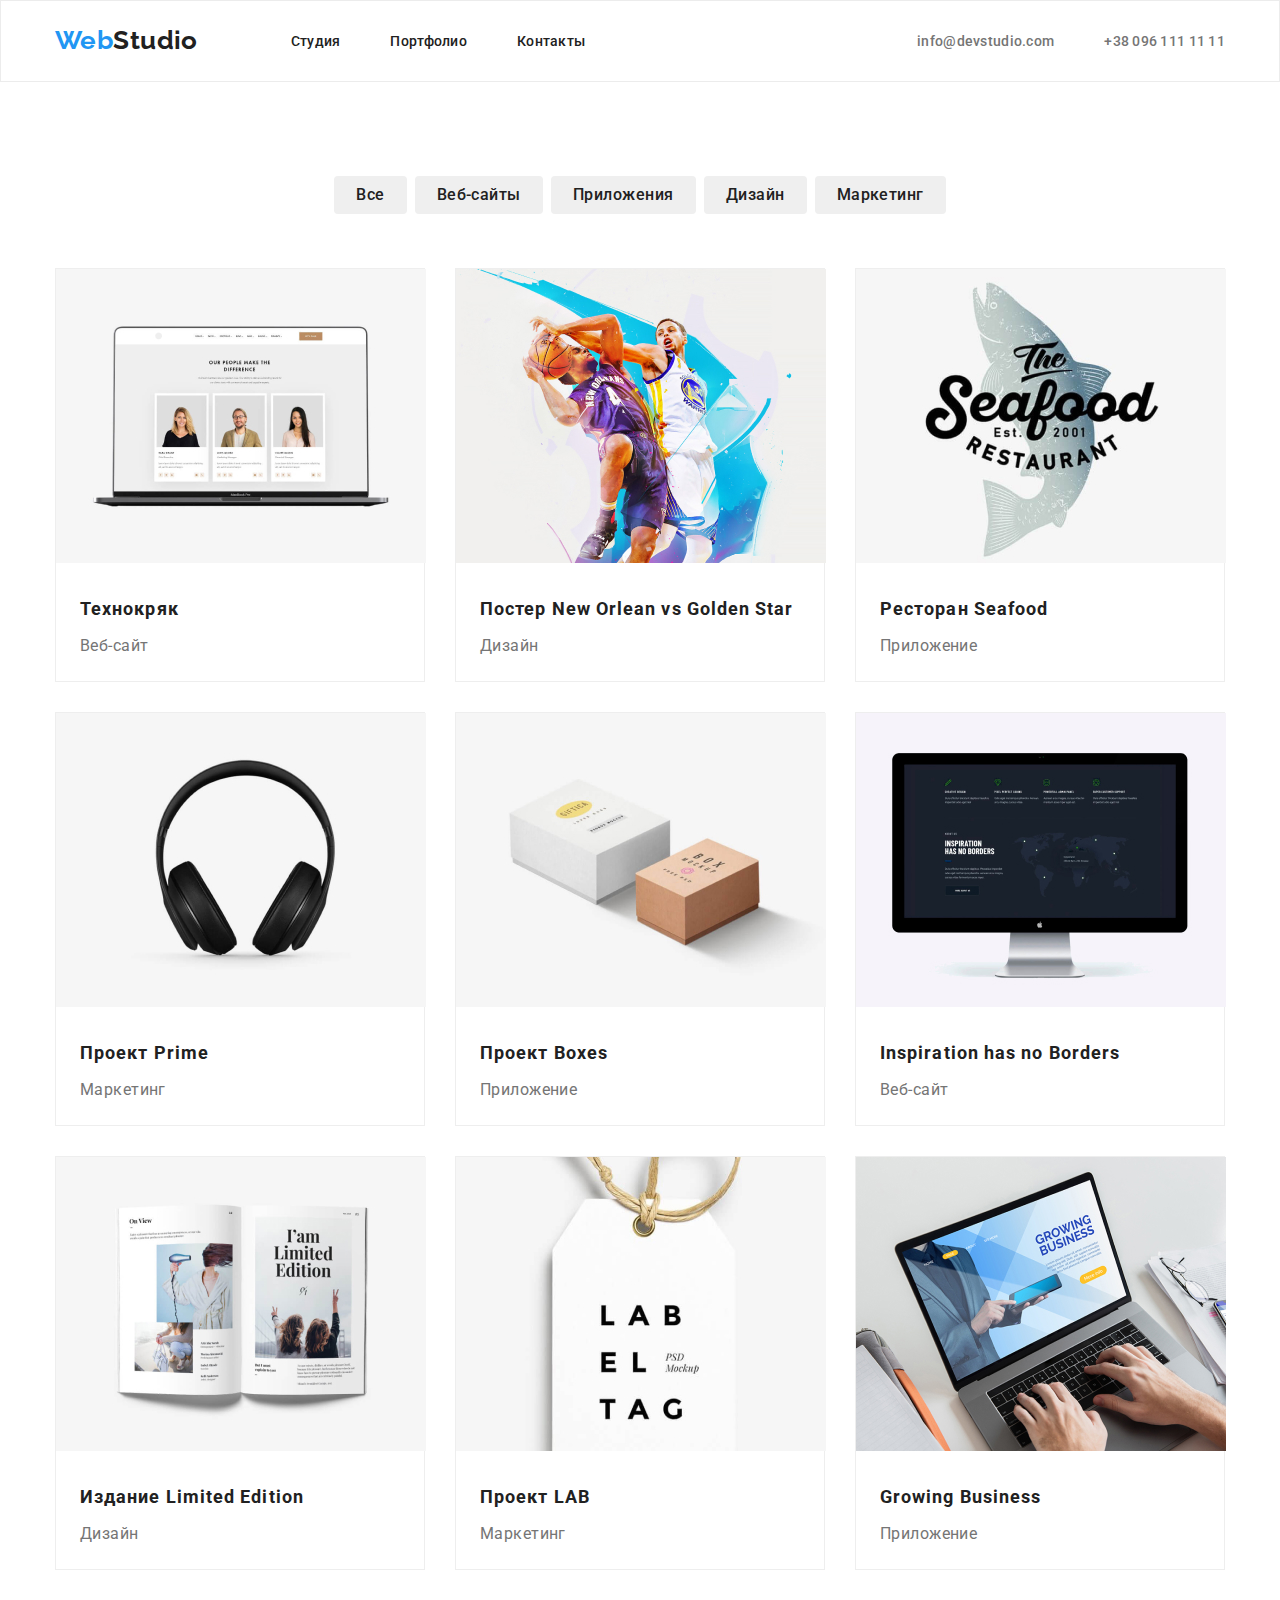
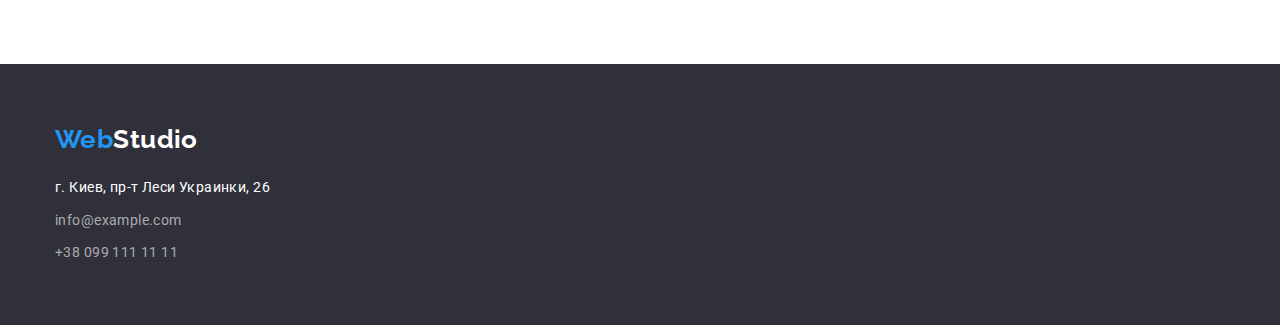
==== portfolio.html @ 68b2ea24 "1" ====
<!DOCTYPE html>
<html lang="ru">
  <head>
    <meta charset="UTF-8" />
    <meta name="viewport" content="width=device-width, initial-scale=1.0" />
    <title>Портфолио</title>
    <link
      href="https://fonts.googleapis.com/css2?family=Roboto:wght@400;500;700;900&display=swap"
      rel="stylesheet"
    />
    <link
      href="https://fonts.googleapis.com/css2?family=Raleway:wght@700&display=swap"
      rel="stylesheet"
    />
    <link
      href="https://cdnjs.cloudflare.com/ajax/libs/modern-normalize/1.0.0/modern-normalize.min.css"
      rel="stylesheet"
    />

    <link rel="stylesheet" href="./CSS/styles.css" />
  </head>

  <body>
    <header class="header">
      <div class="container header-conteiner">
        <nav class="navigation">
          <p>
            <a href="index.html" class="link logo"
              >Web<span class="logo-studio">Studio</span></a
            >
          </p>
          <ul class="list menu">
            <li class="menu-item menu-link">
              <a href="./index.html" class="link">Студия</a>
            </li>
            <li class="menu-item menu-link">
              <a href="./portfolio.html" class="link">Портфолио</a>
            </li>
            <li class="menu-item menu-link">
              <a href="" class="link">Контакты</a>
            </li>
          </ul>
        </nav>

        <a href="mailto:info@devstudio.com" class="link contacts cnt"
          >info@devstudio.com</a
        >
        <a href="tel:+380961111111" class="link contacts">+38 096 111 11 11</a>
      </div>
    </header>
    <main>
      <section>
        <div class="container portfolio-container">
          <ul class="list portfolio-index">
            <li class="btn-li">
              <button class="btn-portfolio" type="button">Все</button>
            </li>
            <li class="btn-li">
              <button class="btn-portfolio" type="button">Веб-сайты</button>
            </li>
            <li class="btn-li">
              <button class="btn-portfolio" type="button">Приложения</button>
            </li>
            <li class="btn-li">
              <button class="btn-portfolio" type="button">Дизайн</button>
            </li>
            <li class="btn-li">
              <button class="btn-portfolio" type="button">Маркетинг</button>
            </li>
          </ul>
          <ul class="list samples">
            <li class="samples-items">
              <img src="./images/portfolio/1.jpg" alt="Технокряк" />
              <div class="sample-small-container">
                <h1 class="all-title">Технокряк</h1>
                <p class="all-title-description">Веб-сайт</p>
              </div>
            </li>
            <li class="samples-items">
              <img
                src="./images/portfolio/2.jpg"
                alt="Постер New Orlean vs
              Golden Star"
              />
              <div class="sample-small-container">
                <h1 class="all-title">
                  Постер <lang en>New Orlean vs Golden Star</lang>
                </h1>
                <p class="all-title-description">Дизайн</p>
              </div>
            </li>
            <li class="samples-items">
              <img src="./images/portfolio/3.jpg" alt="Ресторан Seafood" />
              <div class="sample-small-container">
                <h1 class="all-title">Ресторан <lang en>Seafood</lang></h1>
                <p class="all-title-description">Приложение</p>
              </div>
            </li>
            <li class="samples-items">
              <img src="./images/portfolio/4.jpg" alt="Проект Prime" />
              <div class="sample-small-container">
                <h1 class="all-title">Проект <lang en>Prime</lang></h1>
                <p class="all-title-description">Маркетинг</p>
              </div>
            </li>
            <li class="samples-items">
              <img src="./images/portfolio/5.jpg" alt="Проект Boxes" />
              <div class="sample-small-container">
                <h1 class="all-title">Проект <lang en>Boxes</lang></h1>
                <p class="all-title-description">Приложение</p>
              </div>
            </li>
            <li class="samples-items">
              <img
                src="./images/portfolio/6.jpg"
                alt="Inspiration has no Borders"
              />
              <div class="sample-small-container">
                <h1 class="all-title">
                  <lang en>Inspiration has no Borders</lang>
                </h1>
                <p class="all-title-description">Веб-сайт</p>
              </div>
            </li>
            <li class="samples-items">
              <img
                src="./images/portfolio/7.jpg"
                alt="Издание Limited Edition"
              />
              <div class="sample-small-container">
                <h1 class="all-title">
                  Издание <lang en>Limited Edition</lang>
                </h1>
                <p class="all-title-description">Дизайн</p>
              </div>
            </li>
            <li class="samples-items">
              <img src="./images/portfolio/9.jpg" alt="Проект LAB" />
              <div class="sample-small-container">
                <h1 class="all-title">Проект <lang en>LAB</lang></h1>
                <p class="all-title-description">Маркетинг</p>
              </div>
            </li>
            <li class="samples-items">
              <img src="./images/portfolio/8.jpg" alt="Growing Business" />
              <div class="sample-small-container">
                <h1 class="all-title"><lang en>Growing Business</lang></h1>
                <p class="all-title-description">Приложение</p>
              </div>
            </li>
          </ul>
        </div>
      </section>
    </main>
    <footer class="dark-bg footer">
      <div class="container foot-container">
        <a href="index.html" class="link logo"
          >Web<span class="logo-portfolio">Studio</span></a
        >
        <address>
          <ul class="list foot-address-block">
            <li class="address">
              <a
                href="https://goo.gl/maps/m2TophCUb2dNiUJZ7"
                target="_blank"
                rel="noopener noreferer"
                class="link"
                >г. Киев, пр-т Леси Украинки, 26</a
              >
            </li>
            <li class="mail-tele-address">
              <a href="mailto:info@example.com" class="link"
                >info@example.com</a
              >
            </li>
            <li class="mail-tele-address">
              <a href="tel:+380991111111" class="link">+38 099 111 11 11</a>
            </li>
          </ul>
        </address>
      </div>
    </footer>
  </body>
</html>
---- CSS/styles.css ----
html {
  box-sizing: border-box;
}
*,
*::before,
*::after {
  box-sizing: border-box;
}

body {
  font-family: "Roboto", sans-serif;
  font-size: 14px;
  line-height: 1.714;
  letter-spacing: 0.03em;
  color: var(--main-text-cl);
}

h1,
h2,
h3,
h4 {
  margin-top: 0;
}

img {
  margin: 0;
}

p {
  margin: 0;
}
:root {
  --main-text-cl: #757575;
  --accent-cl: #2196f3;
  --title-cl: #212121;
  --white: #ffffff;
  --gray-bg: #2f303a;
  --rgba: rgba(255, 255, 255, 0.6);
  --cteam-bg: #e5e5e5;
}
.container {
  width: 1200px;
  padding-left: 15px;
  padding-right: 15px;
  margin-right: auto;
  margin-left: auto;
}

.header {
  border: 1px solid rgba(236, 236, 236, 1);
}

.header-conteiner {
  display: flex;
  justify-content: flex-end;
  align-items: center;
}

.navigation {
  display: flex;
  align-items: center;
  margin-right: auto;
}
.menu {
  display: inline-flex;
}

.menu-item:not(:last-child) {
  margin-right: 50px;
}
.header .cnt {
  margin-right: 50px;
}

.menu-link {
  font-weight: 500;
  font-size: 14px;
  line-height: 1.143;
  letter-spacing: 0.02em;
  color: #212121;
}
.list {
  display: flex;
  list-style: none;
  margin: 0;
  padding: 0;
}
:root {
  --main-text-cl: #757575;
  --accent-cl: #2196f3;
  --title-cl: #212121;
  --white: #ffffff;
  --gray-bg: #2f303a;
  --rgba: rgba(255, 255, 255, 0.6);
}

.link {
  text-decoration: none;
  color: inherit;
}
.link:hover,
.link:focus {
  color: var(--accent-cl);
}

.about {
  margin-top: 94px;
  padding-bottom: 94px;
}

.about-itens {
  display: flex;
  margin-top: 50px;
}
.about-itens > .about-img:not(:last-child) {
  margin-right: 30px;
}
.section-title {
  font-weight: 700;
  font-size: 36px;
  line-height: 1.167;
  text-align: center;
  color: var(--title-cl);
}

.section-minor-title {
  margin-bottom: 10px;
  font-weight: 700;
  font-size: 14px;
  line-height: 1.143;
  color: var(--title-cl);
  text-transform: uppercase;
}
.hero {
  padding-top: 200px;
  padding-bottom: 200px;
}

.page-title {
  padding-left: 237px;
  padding-right: 237px;
  font-weight: 900;
  font-size: 44px;
  line-height: 1.36;
  letter-spacing: 0.06em;
  text-transform: uppercase;
  color: #ffffff;
  text-align: center;
}

.btn {
  box-shadow: 0px 4px 4px rgba(0, 0, 0, 0.15);
  border-radius: 4px;
  padding: 10px 32px;
  margin-right: auto;
  margin-left: auto;
  margin-top: 30px;
  font-family: inherit;
  font-weight: 700;
  font-size: 16px;
  line-height: 1.87;
  display: flex;
  align-items: center;
  text-align: center;
  letter-spacing: 0.06em;
  background-color: var(--accent-cl);
  color: #ffffff;
}
.skills {
  margin-top: 94px;
}
.skills-item {
  display: flex;
  flex-direction: column;
  width: 270px;
}
.skills-container:not(:last-child) {
  margin-right: 30px;
}
.menu-link {
  font-weight: 500;
  font-size: 14px;
  line-height: 1.143;
  letter-spacing: 0.02em;
  color: #212121;
}
address {
  font-style: normal;
}

.main-text {
  margin-top: 0%;
  font-size: 14px;
  line-height: 1.71;
  color: var(--main-text-cl);
}
.team-bg {
  background-color: var(--cteam-bg);
}

.team {
  padding-top: 94px;
  padding-bottom: 94px;
}
.team-container {
  background: #ffffff;
  box-shadow: 0px 1px 3px rgba(0, 0, 0, 0.12), 0px 1px 1px rgba(0, 0, 0, 0.14),
    0px 2px 1px rgba(0, 0, 0, 0.2);
  border-radius: 0px 0px 4px 4px;
}
.team-container:not(:last-child) {
  margin-right: 30px;
}
.team-block {
  margin-top: 50px;
}

.role-description {
  margin-top: 10px;
  margin-bottom: 30px;
  font-size: 16px;
  text-align: center;

  line-height: 1.87;
  color: var(--main-text-cl);
}
.dark-bg {
  background-color: var(--gray-bg);
}

.logo {
  font-family: "Raleway", sans-serif;
  font-style: normal;
  font-weight: bold;
  font-size: 26px;
  line-height: 1.192;
  color: #2196f3;
}
.header .logo {
  display: block;
  margin-right: 93px;
  padding-top: 24px;
  padding-bottom: 25px;
}

.logo-studio {
  color: #212121;
}

.logo-portfolio {
  color: #ffffff;
}

.team-name {
  margin-top: 30px;
  margin-bottom: 0px;
  font-weight: 500;
  font-size: 16px;
  line-height: 1.187;
  letter-spacing: 0.03em;
  color: var(--title-cl);
}

.footer {
  font-size: 14px;
  line-height: 1.71;
  letter-spacing: 0.03em;
  color: #ffffff;
}

.foot-container {
  padding-top: 60px;
  padding-bottom: 60px;
}

.foot-address-block {
  display: flex;
  flex-direction: column;
  margin-top: 20px;
}

.all-title {
  margin-bottom: 0px;
  font-size: 18px;
  line-height: 2;
  letter-spacing: 0.06em;
  color: var(--title-cl);
}
.all-title-description {
  margin-top: 4px;
  font-size: 16px;
  line-height: 1.87;
  color: var(--main-text-cl);
}

.portfolio-index {
  display: flex;
  justify-content: center;
  padding-bottom: 20px;
}

.portfolio-container {
  margin-top: 94px;
  margin-bottom: 94px;
}
.btn-li:not(:last-child) {
  margin-right: 8px;
}

.btn-portfolio {
  font-family: inherit;
  padding: 6px 22px;
  font-weight: 500;
  font-size: 16px;
  line-height: 1.62;
  text-align: center;
  letter-spacing: 0.03em;
  height: 38px;
  color: var(--title-cl);
  border-radius: 4px;
  border: none;
}

.btn-portfolio:hover {
  color: var(--white);
  background-color: var(--accent-cl);
}

.samples {
  display: flex;
  flex-wrap: wrap;
  margin-top: 34px;
}

.samples-items {
  width: 370px;
  margin-right: 30px;
  margin-bottom: 30px;
  border: 1px solid #eeeeee;
}

.samples-items:nth-child(3n) {
  margin-right: 0px;
}
.samples-items:nth-last-child(-n + 3) {
  margin-bottom: 0px;
}

.sample-small-container {
  margin: 20px 24px;
}
.contacts {
  font-style: normal;
  font-weight: 500;
  font-size: 14px;
  line-height: 1.143;
  letter-spacing: 0.02em;
}

.mail-tele-address {
  color: var(--rgba);
  margin-top: 9px;
}
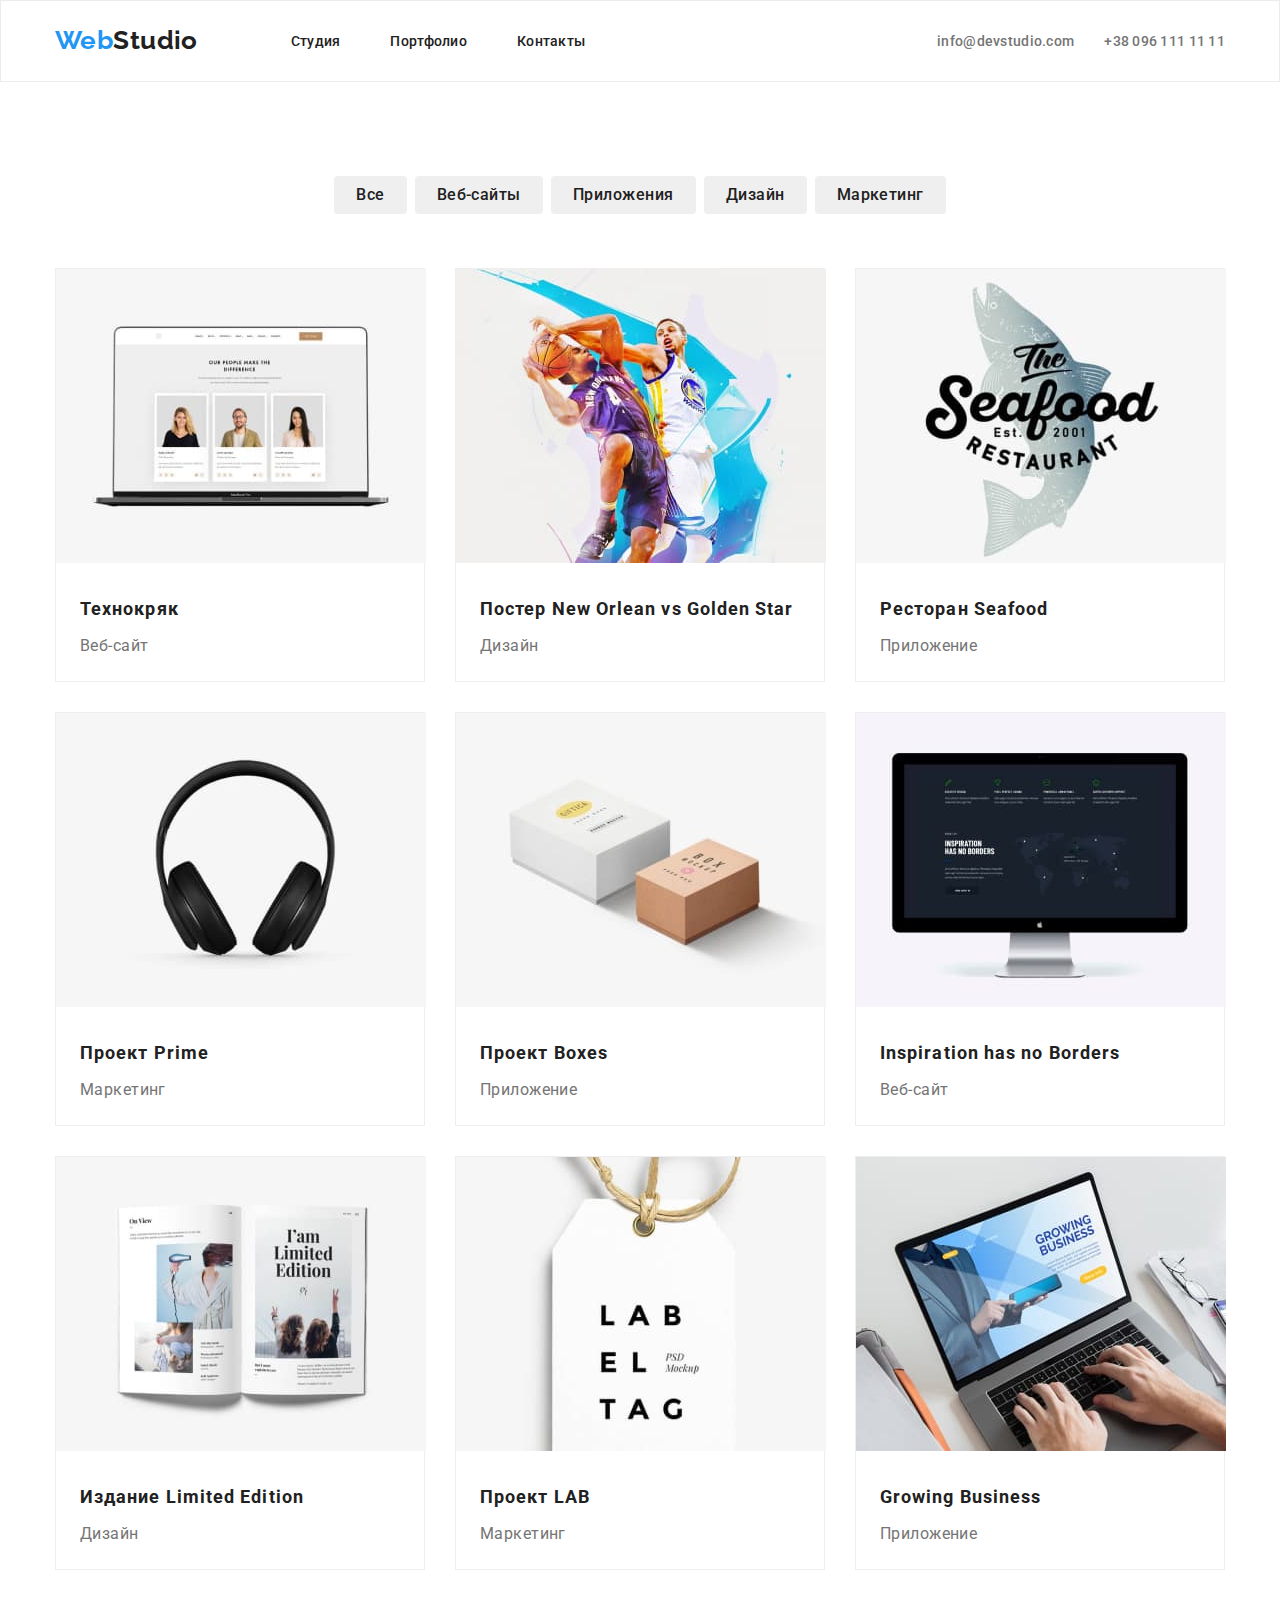
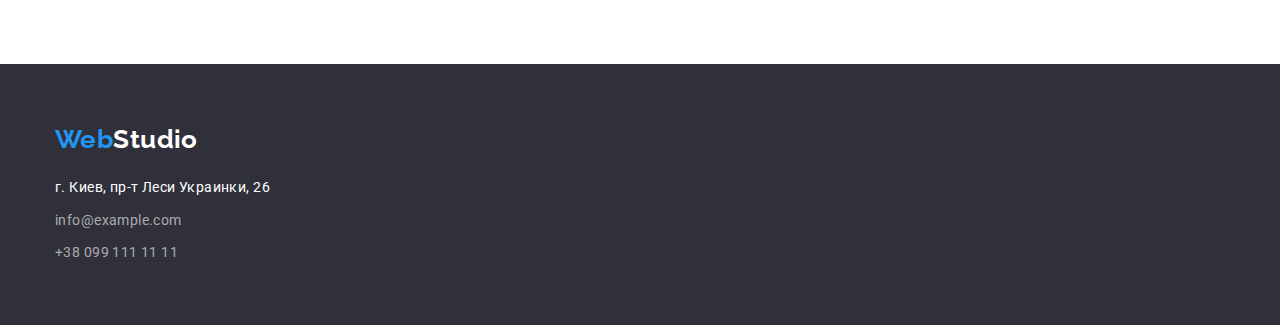
==== commit 43fb0b2a: "1 step" ====
--- a/portfolio.html
+++ b/portfolio.html
@@ -41,11 +41,18 @@
             </li>
           </ul>
         </nav>
-
-        <a href="mailto:info@devstudio.com" class="link contacts cnt"
-          >info@devstudio.com</a
-        >
-        <a href="tel:+380961111111" class="link contacts">+38 096 111 11 11</a>
+        <ul class="list contact-list">
+          <li class="contact-item">
+            <a href="mailto:info@devstudio.com" class="link contacts"
+              >info@devstudio.com</a
+            >
+          </li>
+          <li class="contact-item">
+            <a href="tel:+380961111111" class="link contacts"
+              >+38 096 111 11 11</a
+            >
+          </li>
+        </ul>
       </div>
     </header>
     <main>
--- a/CSS/styles.css
+++ b/CSS/styles.css
@@ -66,9 +66,6 @@
 }
 
 .menu-item:not(:last-child) {
-  margin-right: 50px;
-}
-.header .cnt {
   margin-right: 50px;
 }
 
@@ -350,14 +347,46 @@
   margin: 20px 24px;
 }
 .contacts {
+  display: flex;
+  align-items: center;
   font-style: normal;
   font-weight: 500;
   font-size: 14px;
   line-height: 1.143;
   letter-spacing: 0.02em;
+}
+
+.contact-item:not(:last-child) {
+  margin-right: 30px;
+}
+.cnt-item-svg-mail {
+  height: 12px;
+  width: 16px;
+  margin-right: 10px;
+  color: var(--main-text-cl);
+}
+.cnt-item-svg-tel {
+  height: 16px;
+  width: 10px;
+  margin-right: 10px;
+  color: var(--main-text-cl);
+}
+
+.contact-item {
+  align-items: center;
 }
 
 .mail-tele-address {
   color: var(--rgba);
   margin-top: 9px;
 }
+
+.contacts:hover .cnt-item-svg-mail,
+.contacts:focus .cnt-item-svg-mail {
+  fill: var(--accent-cl);
+}
+
+.contacts:hover .cnt-item-svg-tel,
+.contacts:focus .cnt-item-svg-tel {
+  fill: var(--accent-cl);
+}
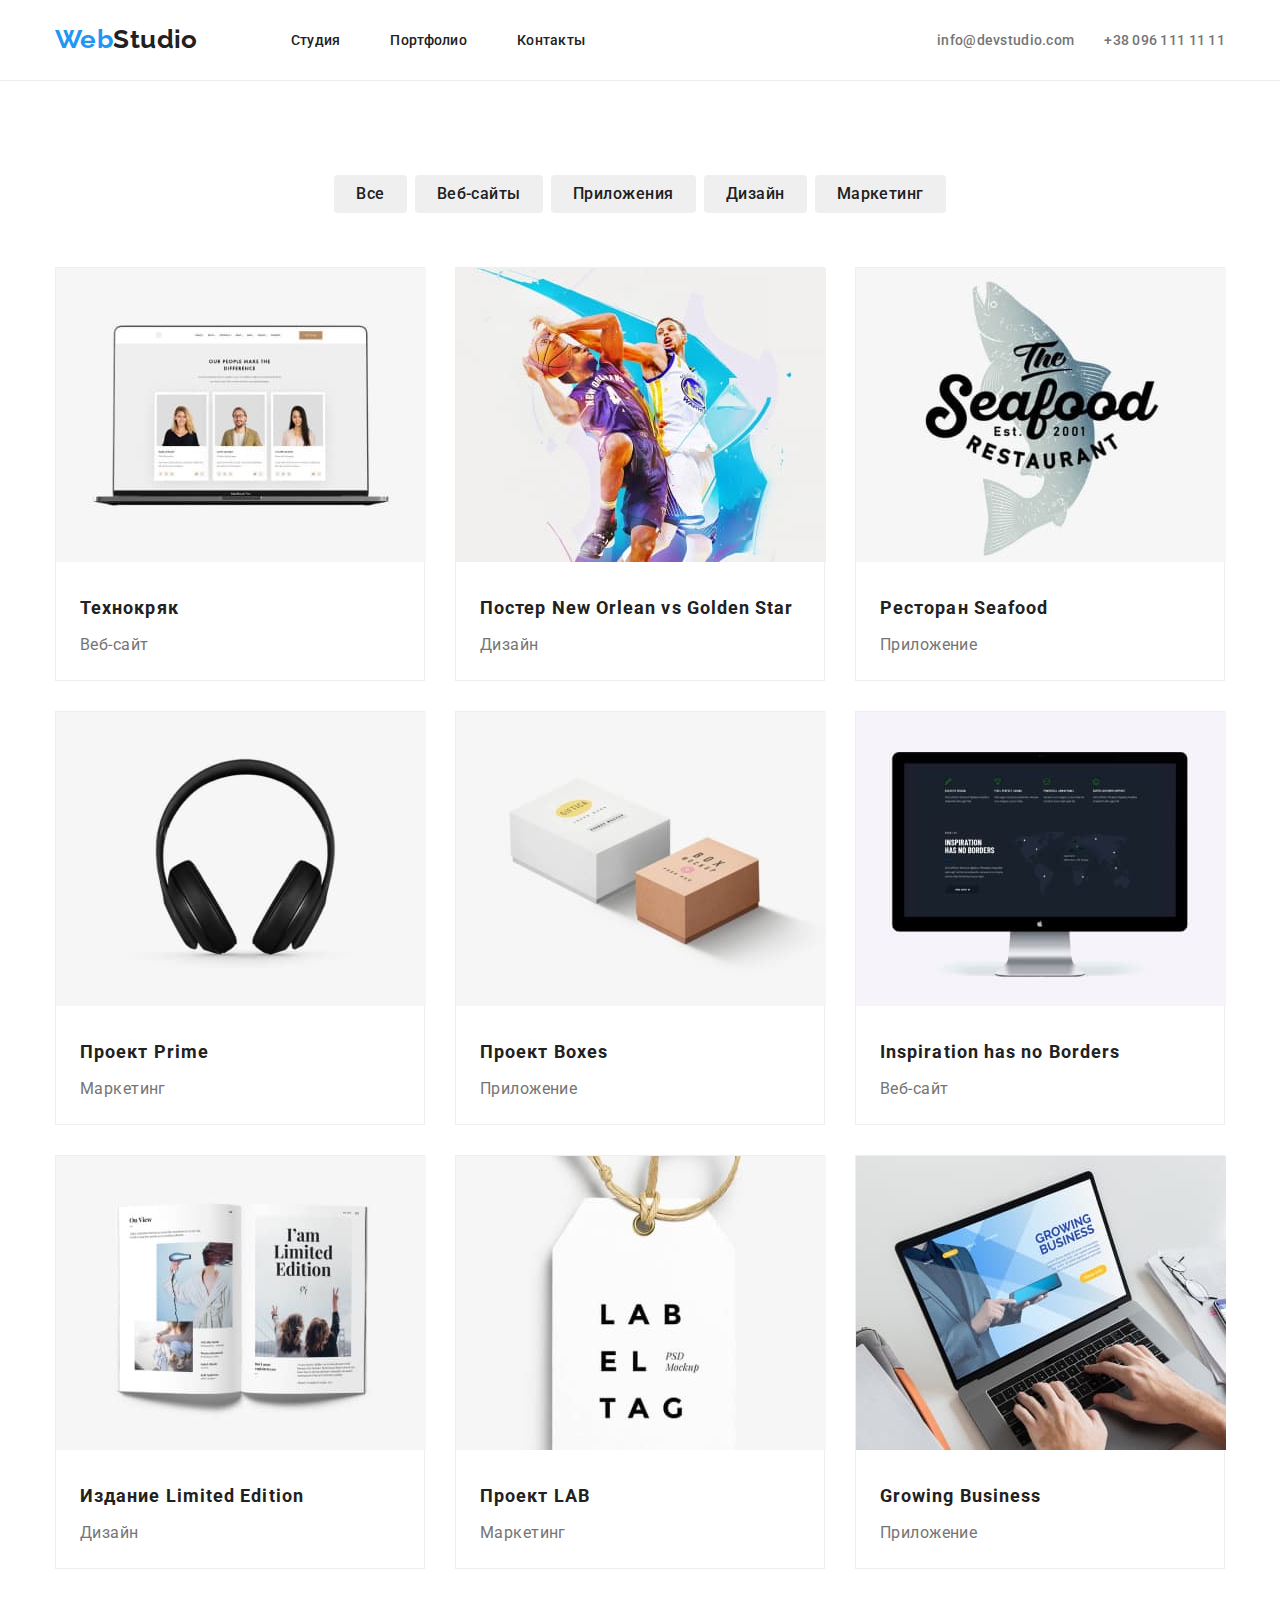
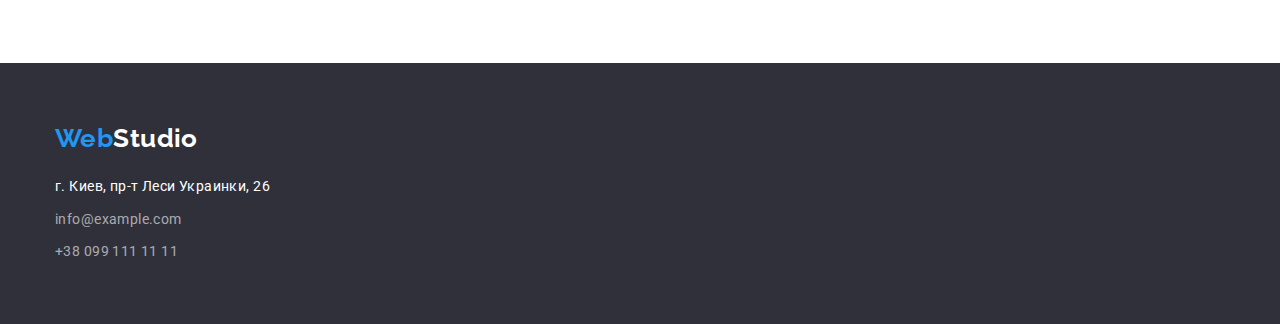
==== commit e1b283f5: "errors HW" ====
--- a/portfolio.html
+++ b/portfolio.html
@@ -56,8 +56,8 @@
       </div>
     </header>
     <main>
-      <section>
-        <div class="container portfolio-container">
+      <section class="portfolio-container">
+        <div class="container">
           <ul class="list portfolio-index">
             <li class="btn-li">
               <button class="btn-portfolio" type="button">Все</button>
@@ -159,8 +159,8 @@
         </div>
       </section>
     </main>
-    <footer class="dark-bg footer">
-      <div class="container foot-container">
+    <footer class="footer">
+      <div class="container">
         <a href="index.html" class="link logo"
           >Web<span class="logo-portfolio">Studio</span></a
         >
--- a/CSS/styles.css
+++ b/CSS/styles.css
@@ -47,7 +47,7 @@
 }
 
 .header {
-  border: 1px solid rgba(236, 236, 236, 1);
+  border-bottom: 1px solid rgba(236, 236, 236, 1);
 }
 
 .header-conteiner {
@@ -101,7 +101,6 @@
 }
 
 .about {
-  margin-top: 94px;
   padding-bottom: 94px;
 }
 
@@ -131,6 +130,7 @@
 .hero {
   padding-top: 200px;
   padding-bottom: 200px;
+  background-color: var(--gray-bg);
 }
 
 .page-title {
@@ -164,7 +164,8 @@
   color: #ffffff;
 }
 .skills {
-  margin-top: 94px;
+  padding-top: 94px;
+  padding-bottom: 94px;
 }
 .skills-item {
   display: flex;
@@ -191,13 +192,11 @@
   line-height: 1.71;
   color: var(--main-text-cl);
 }
-.team-bg {
-  background-color: var(--cteam-bg);
-}
 
 .team {
   padding-top: 94px;
   padding-bottom: 94px;
+  background-color: var(--cteam-bg);
 }
 .team-container {
   background: #ffffff;
@@ -220,9 +219,6 @@
 
   line-height: 1.87;
   color: var(--main-text-cl);
-}
-.dark-bg {
-  background-color: var(--gray-bg);
 }
 
 .logo {
@@ -259,15 +255,13 @@
 }
 
 .footer {
+  padding-top: 60px;
+  padding-bottom: 60px;
   font-size: 14px;
   line-height: 1.71;
   letter-spacing: 0.03em;
   color: #ffffff;
-}
-
-.foot-container {
-  padding-top: 60px;
-  padding-bottom: 60px;
+  background-color: var(--gray-bg);
 }
 
 .foot-address-block {
@@ -297,8 +291,8 @@
 }
 
 .portfolio-container {
-  margin-top: 94px;
-  margin-bottom: 94px;
+  padding-top: 94px;
+  padding-bottom: 94px;
 }
 .btn-li:not(:last-child) {
   margin-right: 8px;
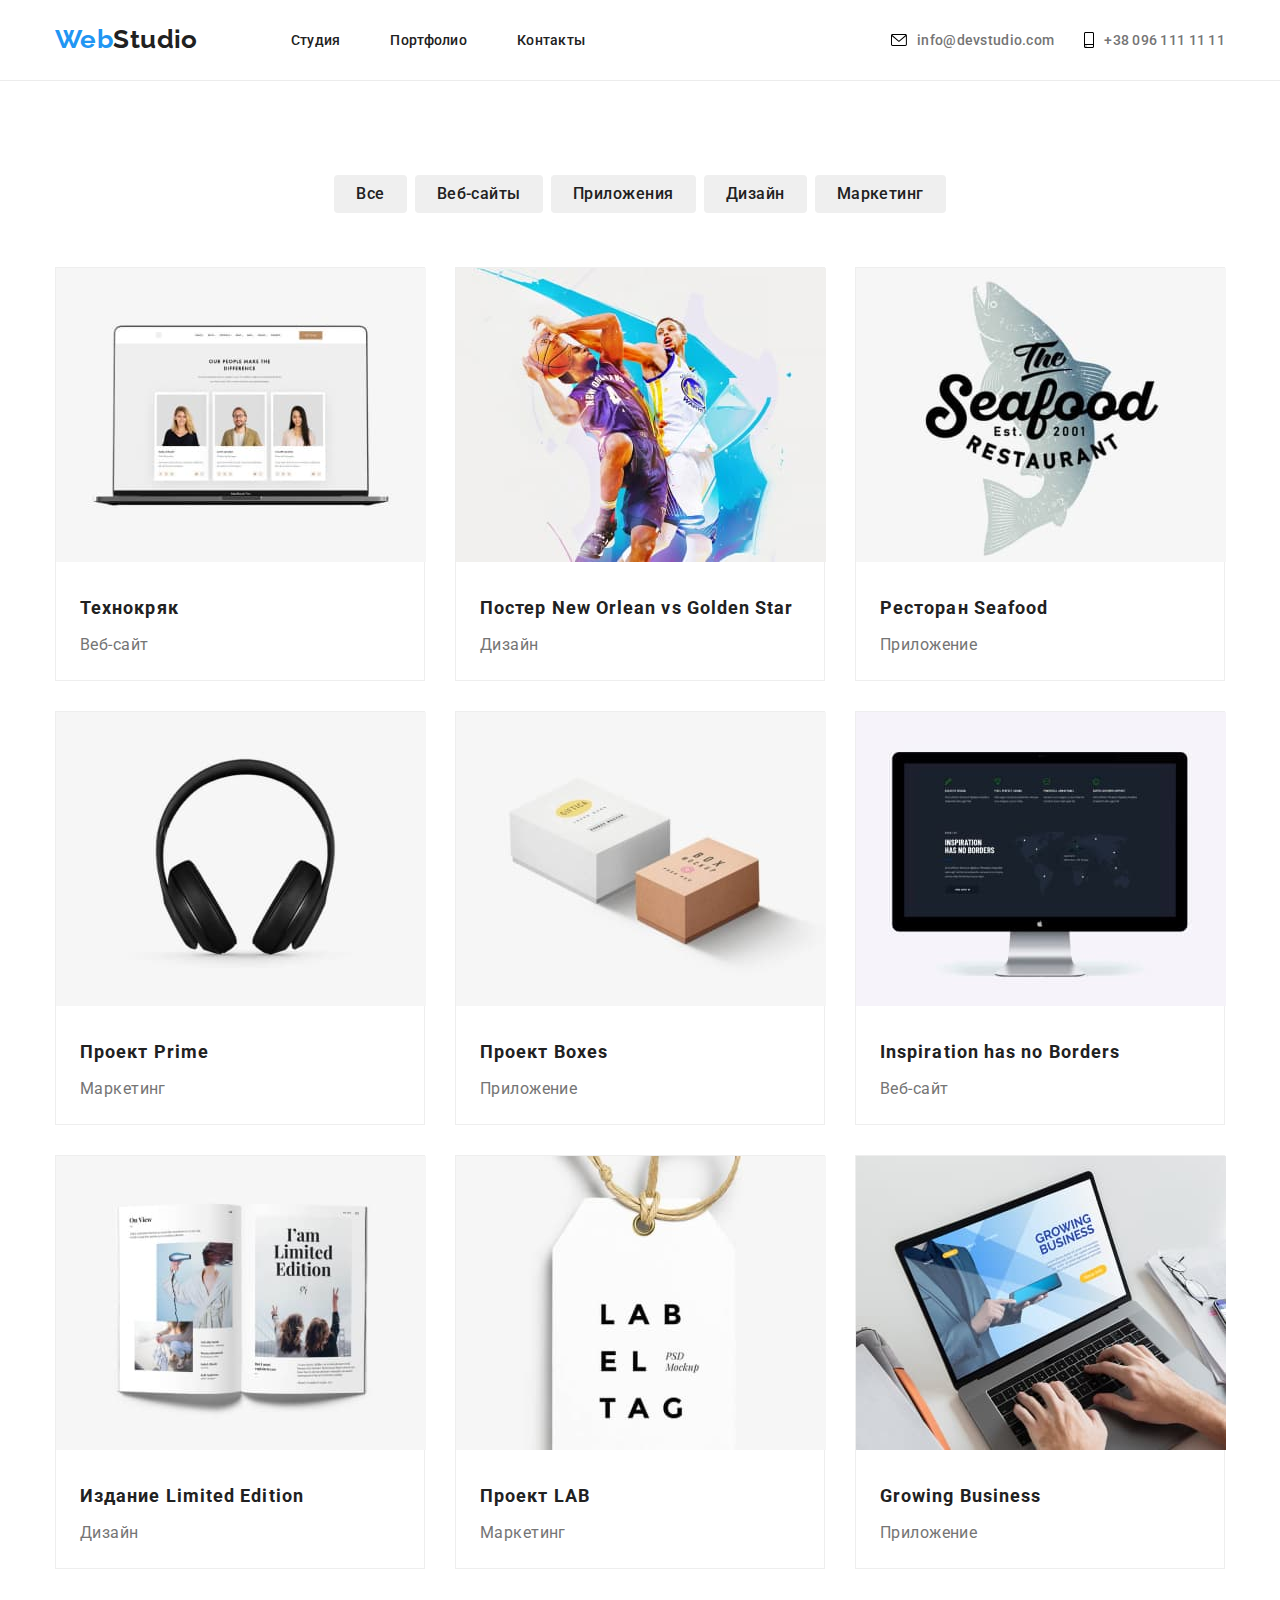
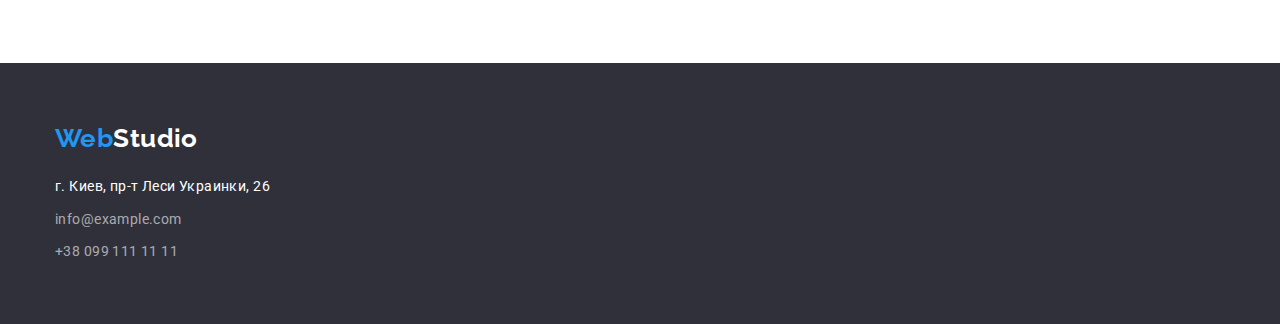
==== commit a8ba0dcd: "1" ====
--- a/portfolio.html
+++ b/portfolio.html
@@ -41,16 +41,23 @@
             </li>
           </ul>
         </nav>
+
         <ul class="list contact-list">
           <li class="contact-item">
-            <a href="mailto:info@devstudio.com" class="link contacts"
-              >info@devstudio.com</a
+            <a href="mailto:info@devstudio.com" class="link contacts">
+              <svg class="cnt-item-svg-mail">
+                <use href="./images/icons/sprite.svg#envelope"></use>
+              </svg>
+              info@devstudio.com</a
             >
           </li>
           <li class="contact-item">
-            <a href="tel:+380961111111" class="link contacts"
-              >+38 096 111 11 11</a
-            >
+            <a href="tel:+380961111111" class="link contacts">
+              <svg class="cnt-item-svg-tel">
+                <use href="./images/icons/sprite.svg#smartphone"></use>
+              </svg>
+              +38 096 111 11 11
+            </a>
           </li>
         </ul>
       </div>
--- a/CSS/styles.css
+++ b/CSS/styles.css
@@ -37,6 +37,7 @@
   --gray-bg: #2f303a;
   --rgba: rgba(255, 255, 255, 0.6);
   --cteam-bg: #e5e5e5;
+  --icons-color: #afb1b8;
 }
 .container {
   width: 1200px;
@@ -89,6 +90,7 @@
   --white: #ffffff;
   --gray-bg: #2f303a;
   --rgba: rgba(255, 255, 255, 0.6);
+  --bg-icons: #f5f4fa;
 }
 
 .link {
@@ -172,9 +174,36 @@
   flex-direction: column;
   width: 270px;
 }
-.skills-container:not(:last-child) {
+.skills-item:not(:last-child) {
   margin-right: 30px;
 }
+
+.skills-item::before {
+  display: block;
+  content: "";
+  height: 120px;
+  margin-bottom: 30px;
+
+  background: var(--bg-icons);
+  background-size: 70px 70px;
+  background-repeat: no-repeat;
+  background-position: center;
+}
+
+.icon-antenna::before {
+  background-image: url(../images/antenna.png);
+}
+
+.icon-clock::before {
+  background-image: url(../images/clock.png);
+}
+.icon-diagram::before {
+  background-image: url(../images/diagram.png);
+}
+.icon-astronaut::before {
+  background-image: url(../images/astronaut.png);
+}
+
 .menu-link {
   font-weight: 500;
   font-size: 14px;
@@ -213,7 +242,6 @@
 
 .role-description {
   margin-top: 10px;
-  margin-bottom: 30px;
   font-size: 16px;
   text-align: center;
 
@@ -312,7 +340,8 @@
   border: none;
 }
 
-.btn-portfolio:hover {
+.btn-portfolio:hover,
+.btn-portfolio:focus {
   color: var(--white);
   background-color: var(--accent-cl);
 }
@@ -340,6 +369,41 @@
 .sample-small-container {
   margin: 20px 24px;
 }
+
+.social-icons {
+  display: flex;
+  justify-content: center;
+  margin-top: 16px;
+  margin-bottom: 30px;
+}
+.social-icons-item {
+  display: flex;
+}
+.social-icons-item:not(:last-child) {
+  margin-right: 10px;
+}
+
+.social-icons-link {
+  display: flex;
+  justify-content: center;
+  align-items: center;
+  width: 44px;
+  height: 44px;
+  background-color: var(--white);
+  border-radius: 50%;
+}
+.social-icons-link:hover .social-icons-svg {
+  fill: var(--white);
+}
+.social-icons-link:hover {
+  background-color: var(--accent-cl);
+}
+
+.social-icons-svg {
+  widht: 20px;
+  height: 20px;
+  fill: var(--icons-color);
+}
 .contacts {
   display: flex;
   align-items: center;
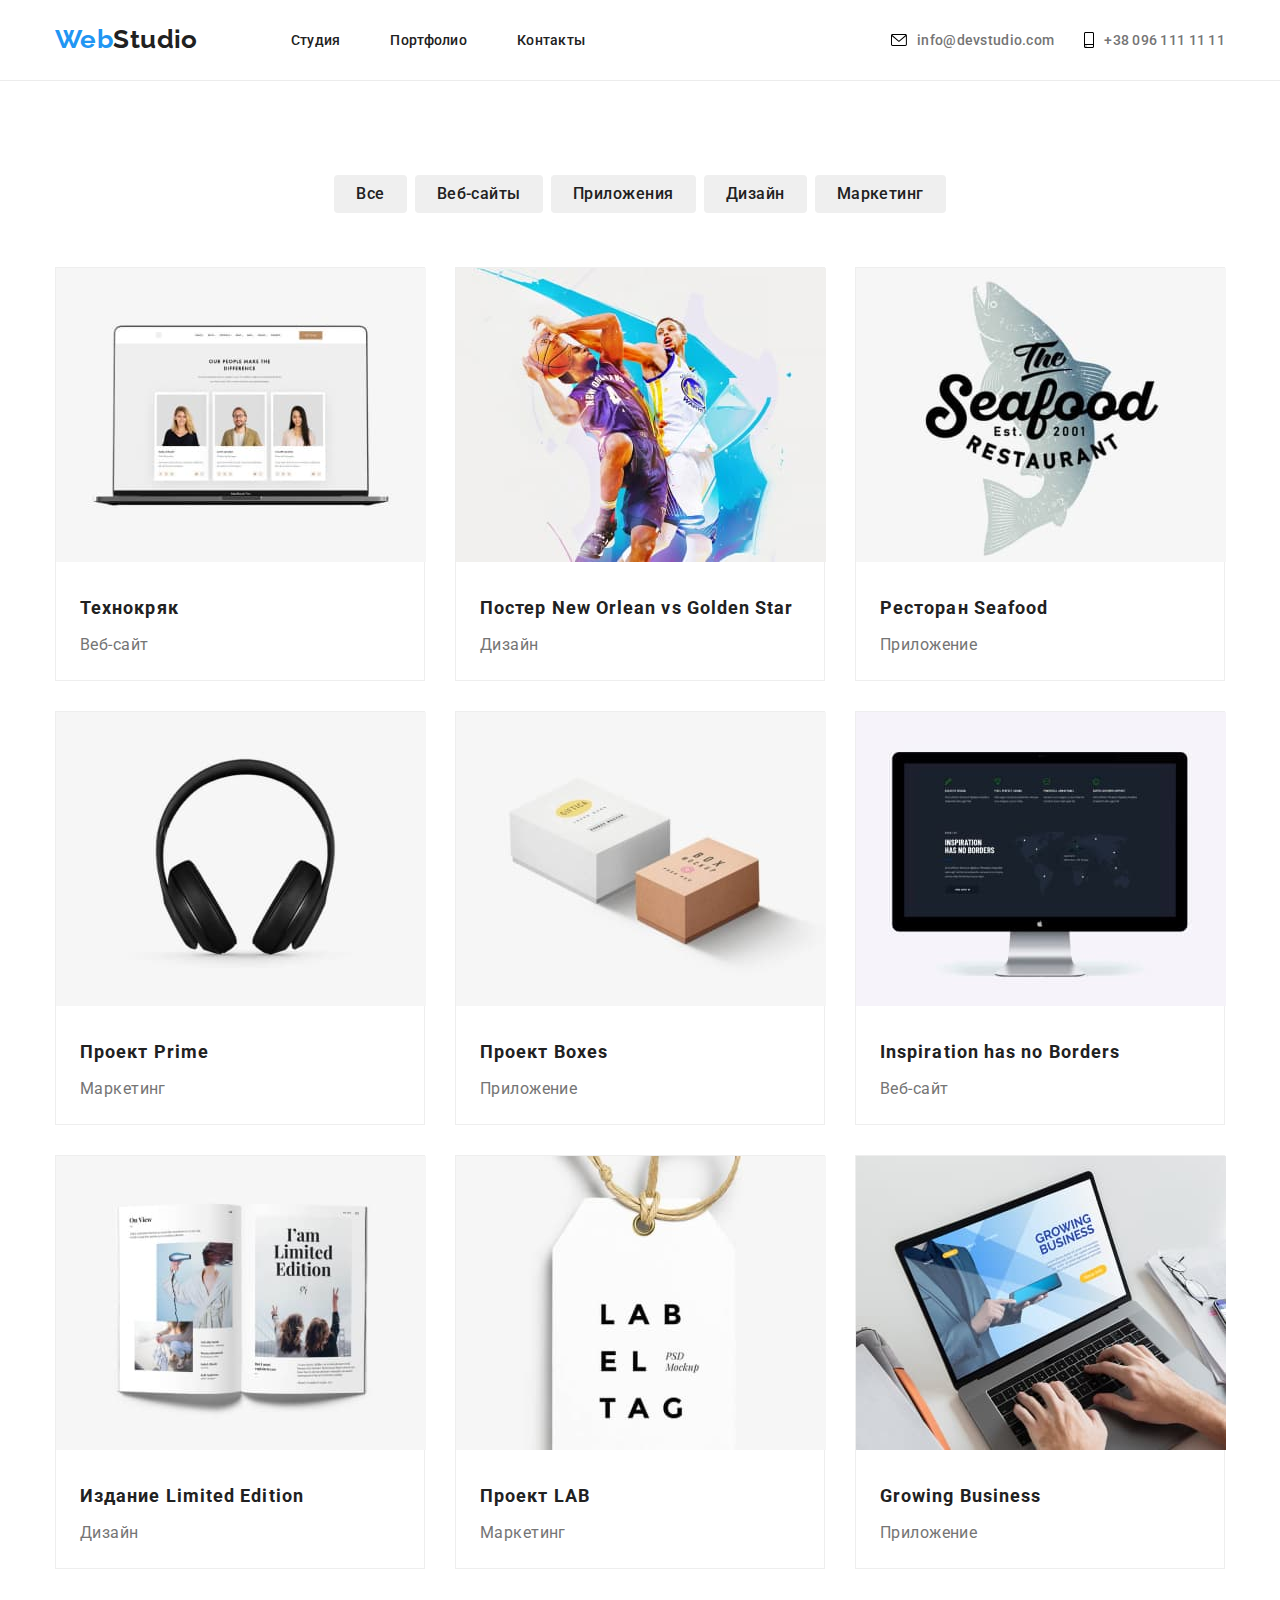
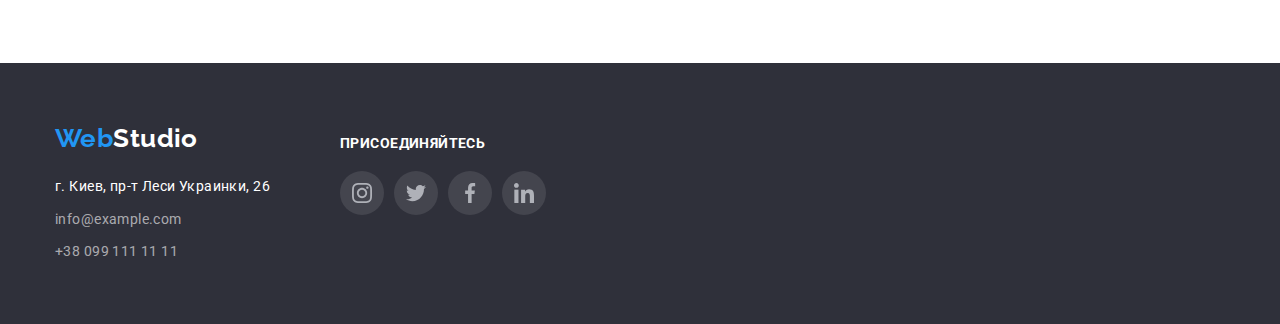
==== commit 0e3d34f2: "final" ====
--- a/portfolio.html
+++ b/portfolio.html
@@ -167,32 +167,88 @@
       </section>
     </main>
     <footer class="footer">
-      <div class="container">
-        <a href="index.html" class="link logo"
-          >Web<span class="logo-portfolio">Studio</span></a
-        >
-        <address>
-          <ul class="list foot-address-block">
-            <li class="address">
-              <a
-                href="https://goo.gl/maps/m2TophCUb2dNiUJZ7"
-                target="_blank"
-                rel="noopener noreferer"
-                class="link"
-                >г. Киев, пр-т Леси Украинки, 26</a
+      <section class="container">
+        <div>
+          <a href="index.html" class="link logo"
+            >Web<span class="logo-portfolio">Studio</span></a
+          >
+          <address>
+            <ul class="list foot-address-block">
+              <li class="address">
+                <a
+                  href="https://goo.gl/maps/m2TophCUb2dNiUJZ7"
+                  target="_blank"
+                  rel="noopener noreferer"
+                  class="link"
+                  >г. Киев, пр-т Леси Украинки, 26</a
+                >
+              </li>
+              <li class="mail-tele-address">
+                <a href="mailto:info@example.com" class="link"
+                  >info@example.com</a
+                >
+              </li>
+              <li class="mail-tele-address">
+                <a href="tel:+380991111111" class="link">+38 099 111 11 11</a>
+              </li>
+            </ul>
+          </address>
+        </div>
+        <div class="footer-social">
+          <h3 class="section-minor-title">присоединяйтесь</h3>
+          <ul class="list social-icons">
+            <li class="social-icons-item">
+              <a
+                class="social-icons-link"
+                href="https://www.instagram.com/"
+                target="_blank"
+                rel="noopener noreferer"
+                aria-label="instagram"
               >
-            </li>
-            <li class="mail-tele-address">
-              <a href="mailto:info@example.com" class="link"
-                >info@example.com</a
-              >
-            </li>
-            <li class="mail-tele-address">
-              <a href="tel:+380991111111" class="link">+38 099 111 11 11</a>
-            </li>
-          </ul>
-        </address>
-      </div>
+                <svg class="social-icons-svg">
+                  <use href="./images/icons/sprite.svg#instagram"></use>
+                </svg>
+              </a>
+            </li>
+            <li class="social-icons-item">
+              <a
+                class="social-icons-link"
+                href="https://www.twitter.com/"
+                target="_blank"
+                rel="noopener noreferer"
+                aria-label="twitter"
+                ><svg class="social-icons-svg">
+                  <use href="./images/icons/sprite.svg#twitter"></use>
+                </svg>
+              </a>
+            </li>
+            <li class="social-icons-item">
+              <a
+                class="social-icons-link"
+                href="https://www.facebook.com/"
+                target="_blank"
+                rel="noopener noreferer"
+                aria-label="facebook"
+                ><svg class="social-icons-svg">
+                  <use href="./images/icons/sprite.svg#facebook"></use>
+                </svg>
+              </a>
+            </li>
+            <li class="social-icons-item">
+              <a
+                class="social-icons-link"
+                href="https://www.linkedin.com/"
+                target="_blank"
+                rel="noopener noreferer"
+                aria-label="linkedin"
+                ><svg class="social-icons-svg">
+                  <use href="./images/icons/sprite.svg#linkedin"></use>
+                </svg>
+              </a>
+            </li>
+          </ul>
+        </div>
+      </section>
     </footer>
   </body>
 </html>
--- a/CSS/styles.css
+++ b/CSS/styles.css
@@ -129,10 +129,25 @@
   color: var(--title-cl);
   text-transform: uppercase;
 }
+.footer .section-minor-title {
+  color: var(--white);
+  margin-bottom: 0;
+}
 .hero {
   padding-top: 200px;
   padding-bottom: 200px;
+  max-width: 1600px;
+  max-height: 600px;
+  margin-left: auto;
+  margin-right: auto;
   background-color: var(--gray-bg);
+  background-image: url(../images/bg-hero.jpg);
+  background-repeat: no-repeat;
+  background-position: center;
+  background-size: cover;
+  
+  border: 1px solid #000000;
+  box-shadow: 0px 4px 4px rgba(0, 0, 0, 0.25);
 }
 
 .page-title {
@@ -395,9 +410,6 @@
 .social-icons-link:hover .social-icons-svg {
   fill: var(--white);
 }
-.social-icons-link:hover {
-  background-color: var(--accent-cl);
-}
 
 .social-icons-svg {
   widht: 20px;
@@ -448,3 +460,61 @@
 .contacts:focus .cnt-item-svg-tel {
   fill: var(--accent-cl);
 }
+
+.clients {
+  padding-top: 94px;
+  padding-bottom: 94px;
+}
+
+.client-icons {
+  display: flex;
+  margin-top: 50px;
+}
+
+.client-icon-item {
+  display: flex;
+  justify-content: center;
+  align-items: center;
+  box-sizing: border-box;
+  width: 170px;
+  height: 90px;
+  border: 1px solid var(--icons-color);
+  border-radius: 4px;
+}
+
+.client-icon-item:not(:last-child) {
+  margin-right: 30px;
+}
+
+.client-icon-svg {
+  fill: var(--icons-color);
+}
+.client-icon-item:hover .client-icon-svg {
+  fill: var(--accent-cl);
+}
+.client-icon-item:hover {
+  border: 1px solid var(--accent-cl);
+}
+
+.footer .social-icons {
+  margin-top: 20px;
+  margin-bottom: 0px;
+}
+.footer-social {
+  display: flex;
+  flex-direction: column;
+  width: 206px;
+  margin-left: 70px;
+  margin-top: 12px;
+}
+
+.footer .container {
+  display: flex;
+  flex-direction: row;
+}
+
+.footer .social-icons-link {
+  background-color: rgba(255, 255, 255, 0.1);
+}
+.social-icons-link:hover {
+  background-color: var(--accent-cl);
